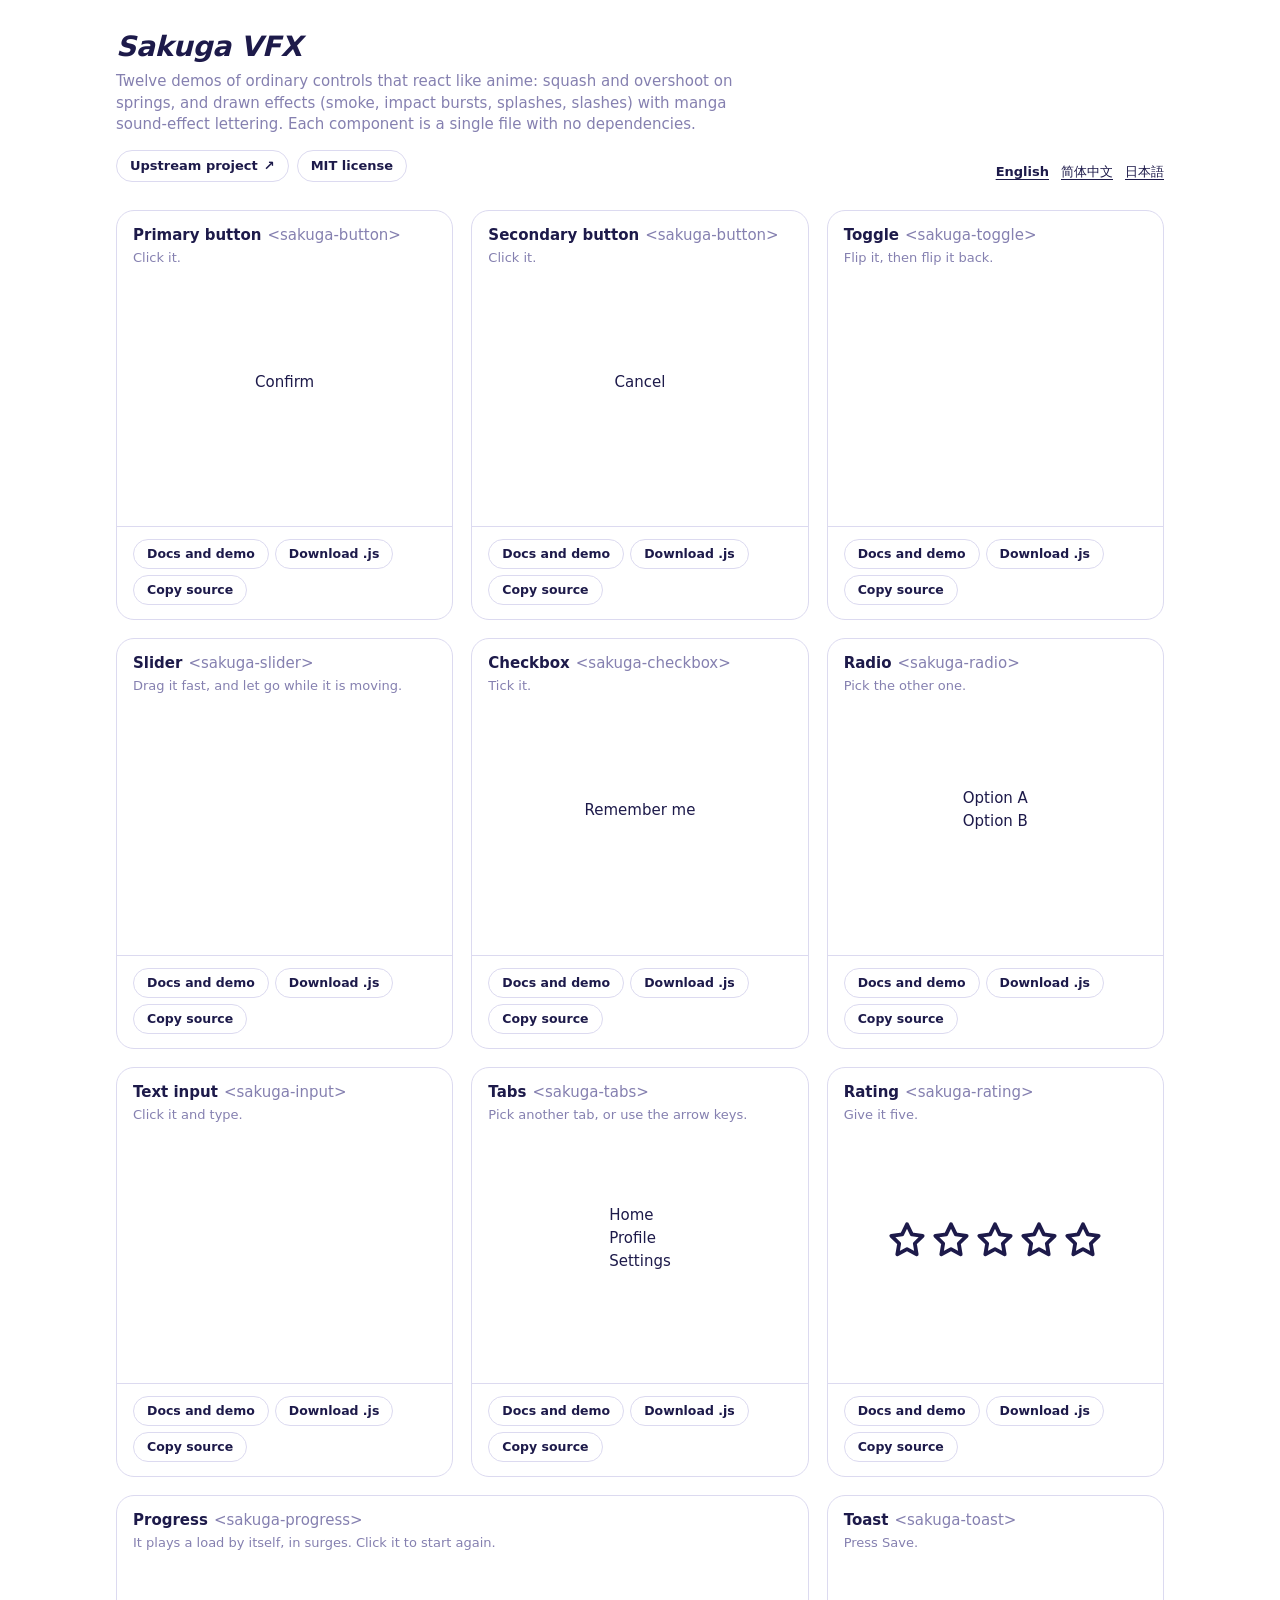
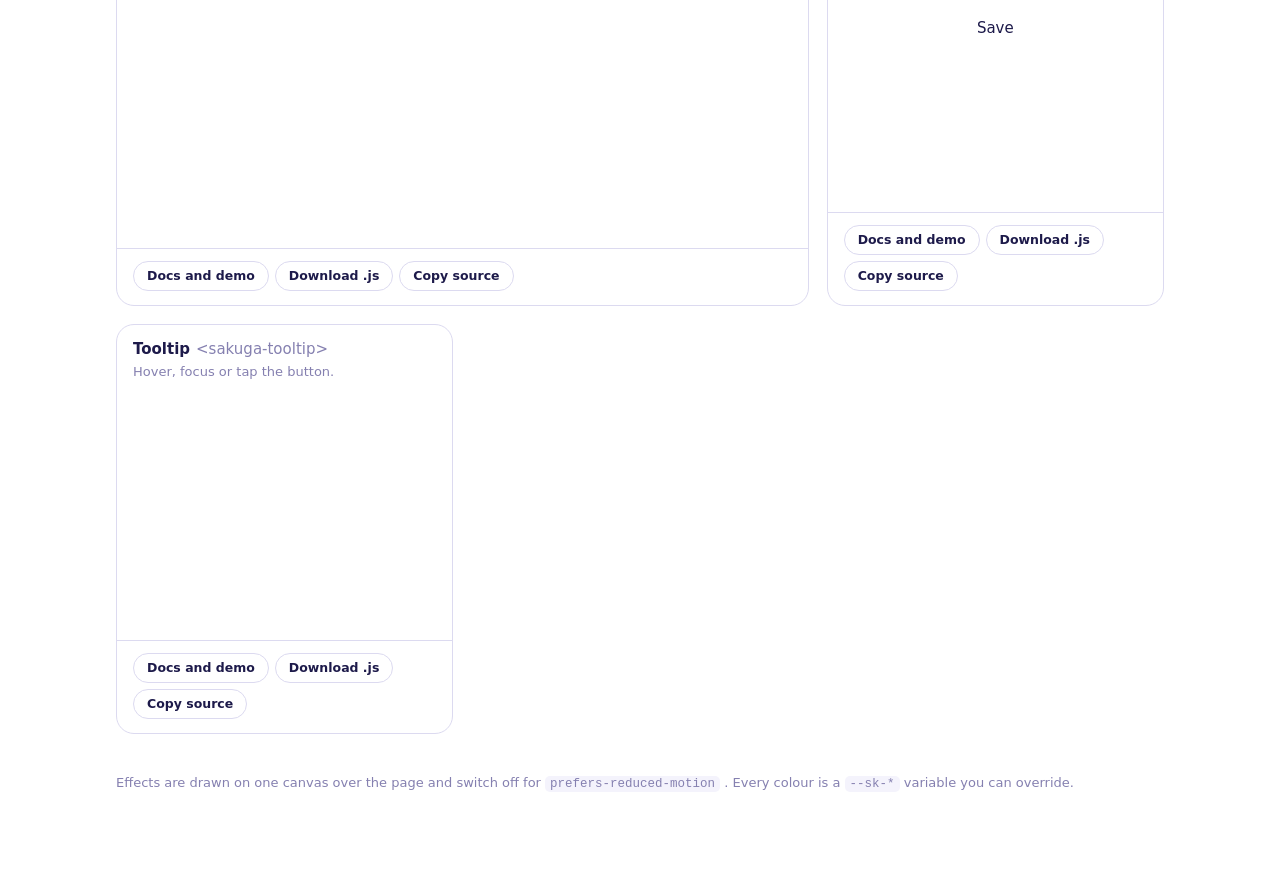
==== gallery/index.html @ 3995b55a "Publish the multilingual Sakuga VFX demos" ====
<!doctype html>
<html lang="en">
<head>
<meta charset="utf-8">
<meta name="viewport" content="width=device-width, initial-scale=1, viewport-fit=cover">
<title data-zh="Sakuga VFX 组件图库" data-ja="Sakuga VFX コンポーネントギャラリー">Sakuga VFX</title>
<script src="../i18n.js"></script>
<link rel="stylesheet" href="../i18n.css">
<style>
  :root { --page: #ffffff; --text: #1d1a4a; --mute: #8580b0; --line: #dcdaf0; --chip: #f4f3fc; }
  * { box-sizing: border-box; }
  html { -webkit-text-size-adjust: 100%; overflow-x: clip; background: var(--page); }
  body { margin: 0; color: var(--text); background: var(--page); font: 500 15px/1.45 -apple-system, BlinkMacSystemFont, "Inter", "Segoe UI", system-ui, sans-serif; -webkit-font-smoothing: antialiased; overflow-x: clip; transition: background .2s, color .2s; }
  a { color: inherit; }
  button { font: inherit; color: inherit; }
  .wrap { max-width: 1080px; margin: 0 auto; padding: 32px 16px 80px; }
  header { display: flex; flex-wrap: wrap; align-items: flex-end; justify-content: space-between; gap: 16px 24px; margin-bottom: 14px; }
  h1 { margin: 0; font: italic 800 28px/1.1 "Avenir Next", "Nunito", -apple-system, "Segoe UI", system-ui, sans-serif; letter-spacing: -.01em; }
  .lede { max-width: 640px; margin: 8px 0 0; color: var(--mute); }
  .links { display: flex; flex-wrap: wrap; gap: 8px; margin: 14px 0 0; }
  .pill { display: inline-flex; align-items: center; gap: 6px; height: 32px; padding: 0 13px; border: 1.5px solid var(--line); border-radius: 999px; background: none; font-size: 13px; font-weight: 600; text-decoration: none; cursor: pointer; }
  .pill:hover { border-color: var(--text); }
  :focus-visible { outline: 2.5px solid #ff5fa8; outline-offset: 3px; }
  .grid { display: grid; grid-template-columns: repeat(auto-fit, minmax(min(100%, 300px), 1fr)); gap: 18px; margin-top: 28px; grid-auto-flow: dense; }
  .card { display: flex; flex-direction: column; min-width: 0; border: 1.5px solid var(--line); border-radius: 18px; }
  .card.wide { grid-column: span 2; }
  .card h2 { margin: 0; padding: 14px 16px 0; font-size: 15px; font-weight: 700; }
  .card h2 span { margin-left: 6px; color: var(--mute); font-weight: 500; }
  .card .how { margin: 2px 0 0; padding: 0 16px; color: var(--mute); font-size: 13px; }
  .stage { flex: 1; display: grid; grid-template-columns: minmax(0, 1fr); place-items: center; min-height: 230px; padding: 24px 16px; }
  .stage.row { display: flex; flex-wrap: wrap; align-items: center; justify-content: center; gap: 22px; }
  .said { min-height: 1.45em; margin: 0; padding: 0 16px; color: var(--mute); font-size: 13px; text-align: center; }
  .acts { display: flex; flex-wrap: wrap; gap: 6px; padding: 12px 16px 14px; border-top: 1.5px solid var(--line); margin-top: 10px; }
  .acts .pill { height: 30px; font-size: 12.5px; }
  .note { margin: 40px 0 0; color: var(--mute); font-size: 13px; }
  .note code { padding: 1px 5px; border-radius: 5px; background: var(--chip); font-size: 12.5px; }
  .toastwrap { position: relative; display: grid; justify-items: center; gap: 22px; }
  @media (max-width: 680px) { .card.wide { grid-column: auto; } }
</style>
<script src="../button/button.js" defer></script>
<script src="../toggle/toggle.js" defer></script>
<script src="../slider/slider.js" defer></script>
<script src="../checkbox/checkbox.js" defer></script>
<script src="../radio/radio.js" defer></script>
<script src="../input/input.js" defer></script>
<script src="../tabs/tabs.js" defer></script>
<script src="../progress/progress.js" defer></script>
<script src="../rating/rating.js" defer></script>
<script src="../toast/toast.js" defer></script>
<script src="../tooltip/tooltip.js" defer></script>
</head>
<body>
<div class="wrap">
  <header>
    <div>
      <h1>Sakuga VFX</h1>
      <p class="lede" data-zh="12 个演示让日常控件像动画一样回应操作：它们会变形、回弹，还会带起烟雾、冲击波、水花和斩击，配上漫画拟声字。每个组件都是一个独立文件，无需依赖。" data-ja="おなじみの UI がアニメのように反応する 12 のデモ。操作に合わせてつぶれたり跳ね返ったりし、煙や衝撃波、水しぶき、斬撃に漫画風の描き文字が重なります。各コンポーネントは依存関係のない単一ファイルです。">Twelve demos of ordinary controls that react like anime: squash and overshoot on springs, and drawn effects (smoke, impact bursts, splashes, slashes) with manga sound-effect lettering. Each component is a single file with no dependencies.</p>
      <p class="links">
        <a class="pill" href="https://github.com/finktheartist/sakuga-vfx" target="_blank" rel="noopener"><span data-zh="上游项目" data-ja="元のプロジェクト">Upstream project</span> <span aria-hidden="true">&#8599;</span></a>
        <a class="pill" href="../LICENSE" download data-zh="MIT 许可证" data-ja="MIT ライセンス">MIT license</a>
      </p>
    </div>
    <nav data-language-switch></nav>
  </header>
  <main class="grid" id="grid"></main>
  <p class="note"><span data-zh="所有特效都绘制在覆盖页面的同一张画布上；开启 " data-ja="エフェクトはページに重ねた 1 枚のキャンバスに描画されます。">Effects are drawn on one canvas over the page and switch off for </span><code>prefers-reduced-motion</code><span data-zh=" 后会关闭特效。你可以覆盖 " data-ja=" が有効な場合、エフェクトは無効になります。配色は "> . Every colour is a </span><code>--sk-*</code><span data-zh=" 变量来调整配色。" data-ja=" の CSS 変数を上書きして変更できます。"> variable you can override.</span></p>
</div>
<script>
// The gallery: every control live on one page, with its standalone source file.
const { text, t, link, localize } = sakugaSite;
const ITEMS = [
  { id: 'button', name: text('Primary button', '主按钮', 'プライマリボタン'), how: text('Click it.', '点击按钮。', 'ボタンを押してみてください。'),
    html: '<sakuga-button data-demo="primary" data-i18n="confirm">Confirm</sakuga-button>' },
  { id: 'button', name: text('Secondary button', '次要按钮', 'セカンダリボタン'), how: text('Click it.', '点击按钮。', 'ボタンを押してみてください。'),
    html: '<sakuga-button variant="secondary" data-i18n="cancel">Cancel</sakuga-button>' },
  { id: 'toggle', name: text('Toggle', '开关', 'トグルスイッチ'), how: text('Flip it, then flip it back.', '打开开关，再关上。', 'スイッチをオンにしてから、オフに戻してみてください。'),
    html: '<sakuga-toggle label="Notifications" data-i18n-label="notifications"></sakuga-toggle>' },
  { id: 'slider', name: text('Slider', '滑块', 'スライダー'), how: text('Drag it fast, and let go while it is moving.', '快速拖动滑块，在它移动时松手。', 'つまみをすばやくドラッグし、動かしながら離してみてください。'),
    html: '<sakuga-slider value="30" label="Volume" data-i18n-label="volume"></sakuga-slider>' },
  { id: 'checkbox', name: text('Checkbox', '复选框', 'チェックボックス'), how: text('Tick it.', '勾选复选框。', 'チェックを入れてみてください。'),
    html: '<sakuga-checkbox data-i18n="rememberMe">Remember me</sakuga-checkbox>' },
  { id: 'radio', name: text('Radio', '单选框', 'ラジオボタン'), how: text('Pick the other one.', '选择另一个选项。', 'もう一方の選択肢を選んでみてください。'),
    html: '<sakuga-radio label="Plan" data-i18n-label="plan"><option value="a" selected data-i18n="optionA">Option A</option><option value="b" data-i18n="optionB">Option B</option></sakuga-radio>' },
  { id: 'input', name: text('Text input', '文本输入框', 'テキスト入力欄'), how: text('Click it and type.', '点击输入框并输入文字。', '入力欄をクリックして文字を入力してください。'),
    html: '<sakuga-input label="Text" placeholder="Type something" data-i18n-label="inputText" data-i18n-placeholder="inputPlaceholder"></sakuga-input>' },
  { id: 'tabs', name: text('Tabs', '选项卡', 'タブ'), how: text('Pick another tab, or use the arrow keys.', '点击其他选项卡，或用方向键切换。', '別のタブを選ぶか、矢印キーで切り替えてください。'),
    html: '<sakuga-tabs label="Sections" data-i18n-label="sections"><option value="Home" data-i18n="home">Home</option><option value="Profile" data-i18n="profile">Profile</option><option value="Settings" data-i18n="settings">Settings</option></sakuga-tabs>' },
  { id: 'progress', name: text('Progress', '进度', 'プログレスバー'), how: text('It plays a load by itself, in surges. Click it to start again.', '进度条会自动分段前进，点击可重新开始。', '読み込みが進む様子を自動で再生します。クリックすると最初からやり直せます。'),
    html: '<sakuga-progress demo label="Loading" data-i18n-label="loading" data-i18n-done-label="complete"></sakuga-progress>', wide: true },
  { id: 'rating', name: t('rating'), how: text('Give it five.', '试试点亮五颗星。', '星を 5 つ付けてみてください。'),
    html: '<sakuga-rating label="Rating" data-i18n-label="rating" data-i18n-star-label="starLabel"></sakuga-rating>' },
  { id: 'toast', name: text('Toast', '轻提示', 'トースト通知'), how: text('Press Save.', '点击「保存」。', '「保存」を押してください。'),
    html: '<div class="toastwrap"><sakuga-button variant="secondary" data-demo="save" data-i18n="save">Save</sakuga-button><sakuga-toast data-i18n-dismiss-label="dismiss"></sakuga-toast></div>' },
  { id: 'tooltip', name: text('Tooltip', '工具提示', 'ツールチップ'), how: text('Hover, focus or tap the button.', '将鼠标悬停在按钮上、用键盘聚焦，或轻触按钮。', 'ボタンにマウスを重ねるか、フォーカスするか、タップしてください。'),
    html: '<sakuga-tooltip text="Helpful hint!" data-i18n-text="helpfulHint" data-i18n-label="help"></sakuga-tooltip>' },
];

const grid = document.getElementById('grid');
for (const it of ITEMS) {
  const sourceUrl = `../${it.id}/${it.id}.js`;
  const tag = `sakuga-${it.id}`;
  const card = document.createElement('section'); card.className = 'card' + (it.wide ? ' wide' : '');
  card.innerHTML = `<h2>${it.name}<span>&lt;${tag}&gt;</span></h2><p class="how">${it.how}</p><div class="stage">${it.html}</div><p class="said" aria-live="polite"></p>
    <div class="acts"><a class="pill" href="${link(`../${it.id}/`)}">${text('Docs and demo', '文档与演示', 'ドキュメントとデモ')}</a><a class="pill" href="${sourceUrl}" download>${text('Download .js', '下载 .js', '.js をダウンロード')}</a><button class="pill" type="button" data-copy-source>${text('Copy source', '复制源码', 'ソースをコピー')}</button></div>`;
  const said = card.querySelector('.said');
  card.querySelector('[data-copy-source]').addEventListener('click', async (event) => {
    const button = event.currentTarget;
    try {
      const response = await fetch(sourceUrl);
      if (!response.ok) throw new Error(`Could not load ${sourceUrl}`);
      await copy(await response.text(), button);
      said.textContent = text('Component source copied.', '已复制组件源码。', 'コンポーネントのソースをコピーしました。');
    } catch {
      said.textContent = text('Could not copy. Use Download .js instead.', '复制失败，请使用「下载 .js」。', 'コピーできませんでした。「.js をダウンロード」をお試しください。');
    }
  });
  grid.append(card);
  const el = card.querySelector(tag), say = (key, value) => { said.textContent = t(key, value); };
  if (it.id === 'button' && el.dataset.demo === 'primary') el.addEventListener('click', () => { say('clicked'); setTimeout(() => el.done(), 760); });
  else if (it.id === 'button') el.addEventListener('click', () => say('canceled'));
  else if (it.id === 'toast') card.querySelector('[data-demo=save]').addEventListener('click', () => el.show(t('saved')));
  else if (it.id === 'progress') el.addEventListener('sakuga:done', () => say('loadingDone'));
  else if (it.id === 'tabs') el.addEventListener('change', (e) => say('tabChanged', e.detail.label));
  else if (it.id === 'toggle') el.addEventListener('change', () => say(el.checked ? 'on' : 'off'));
  else if (it.id === 'checkbox') el.addEventListener('change', () => say(el.checked ? 'checked' : 'unchecked'));
  else if (it.id === 'radio') el.addEventListener('change', () => say('optionChanged', el.querySelector(`option[value="${el.value}"]`).textContent));
  else if (it.id === 'rating') el.addEventListener('change', () => say('ratingChanged', el.value));
  else if (it.id === 'slider' || it.id === 'input') el.addEventListener('change', () => say('valueChanged', el.value));
}
localize();

// Plain HTTP can fall back to copying a selected textarea when the Clipboard API is unavailable.
async function copy(text, button) {
  try {
    await navigator.clipboard.writeText(text);
  } catch {
    const restoreFocus = document.activeElement === button;
    const field = Object.assign(document.createElement('textarea'), { value: text });
    field.style.cssText = 'position:fixed;opacity:0';
    document.body.append(field);
    field.select();
    try {
      if (!document.execCommand('copy')) throw new Error('Clipboard unavailable');
    } finally {
      field.remove();
      if (restoreFocus) button.focus({ preventScroll: true });
    }
  }
}
</script>
</body>
</html>
---- i18n.css ----
[data-language-switch] { display: flex; flex-wrap: wrap; gap: 4px 12px; font-size: 13px; }
main > [data-language-switch] { margin-bottom: 12px; }
[data-language-switch] a { color: inherit; text-underline-offset: .2em; }
[data-language-switch] [aria-current="page"] { font-weight: 800; }
.embed main > [data-language-switch] { display: none; }
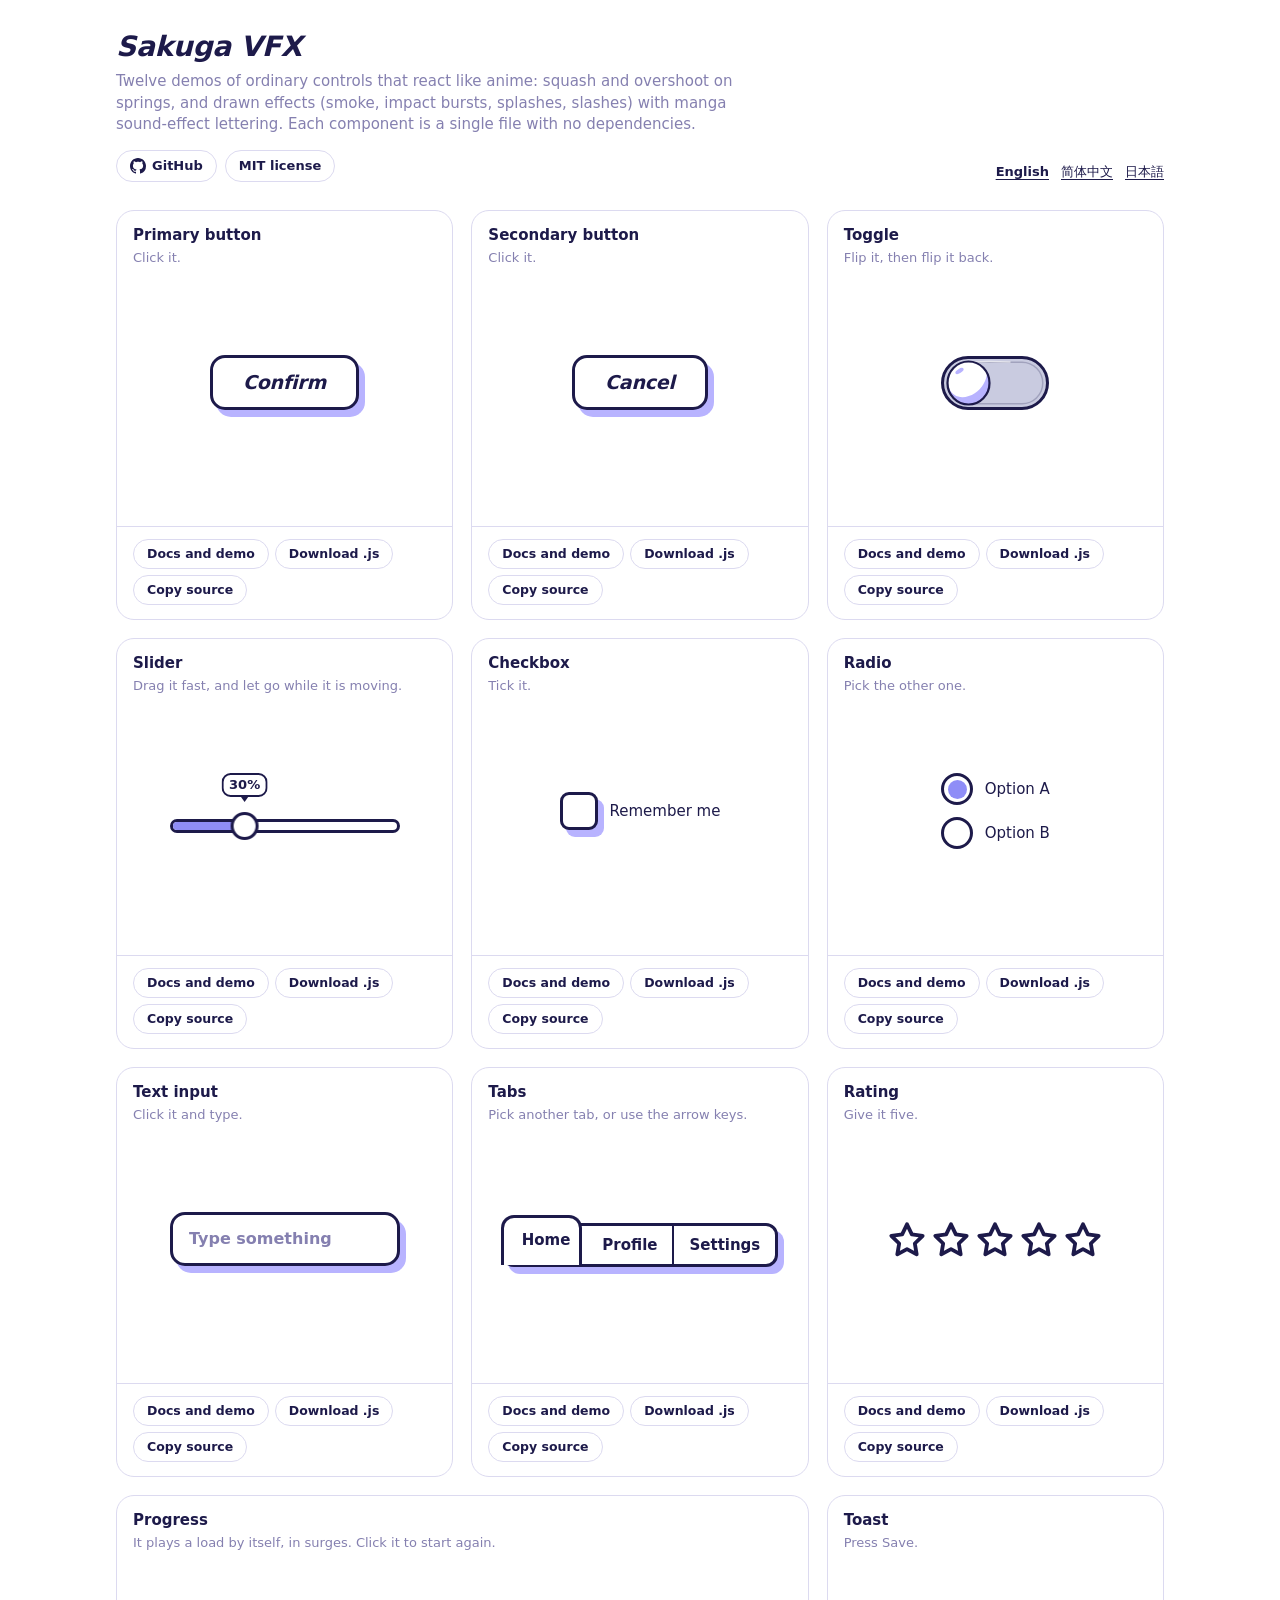
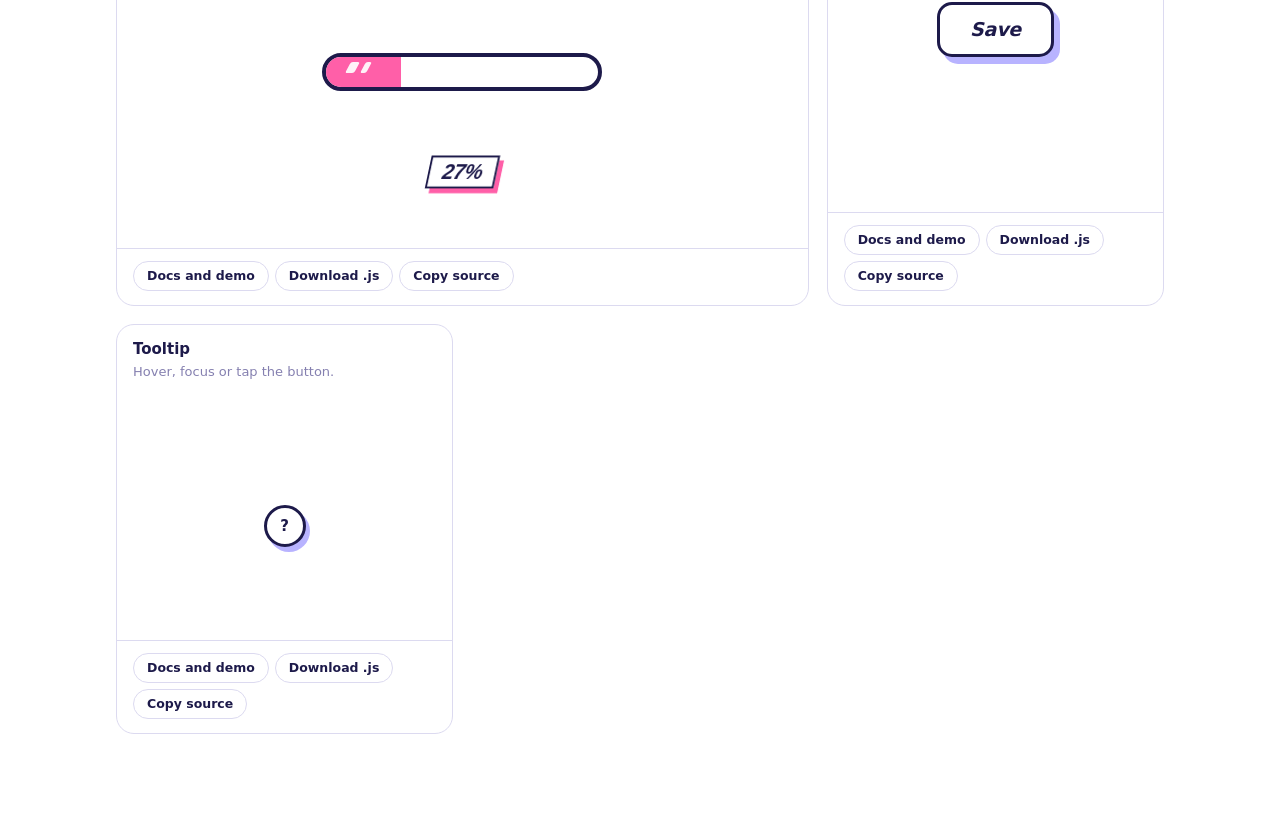
==== commit 991f091a: "优化样式，移除未使用的 CSS 变量，更新 GitHub 仓库链接" ====
--- a/gallery/index.html
+++ b/gallery/index.html
@@ -7,7 +7,7 @@
 <script src="../i18n.js"></script>
 <link rel="stylesheet" href="../i18n.css">
 <style>
-  :root { --page: #ffffff; --text: #1d1a4a; --mute: #8580b0; --line: #dcdaf0; --chip: #f4f3fc; }
+  :root { --page: #ffffff; --text: #1d1a4a; --mute: #8580b0; --line: #dcdaf0; }
   * { box-sizing: border-box; }
   html { -webkit-text-size-adjust: 100%; overflow-x: clip; background: var(--page); }
   body { margin: 0; color: var(--text); background: var(--page); font: 500 15px/1.45 -apple-system, BlinkMacSystemFont, "Inter", "Segoe UI", system-ui, sans-serif; -webkit-font-smoothing: antialiased; overflow-x: clip; transition: background .2s, color .2s; }
@@ -25,15 +25,13 @@
   .card { display: flex; flex-direction: column; min-width: 0; border: 1.5px solid var(--line); border-radius: 18px; }
   .card.wide { grid-column: span 2; }
   .card h2 { margin: 0; padding: 14px 16px 0; font-size: 15px; font-weight: 700; }
-  .card h2 span { margin-left: 6px; color: var(--mute); font-weight: 500; }
   .card .how { margin: 2px 0 0; padding: 0 16px; color: var(--mute); font-size: 13px; }
   .stage { flex: 1; display: grid; grid-template-columns: minmax(0, 1fr); place-items: center; min-height: 230px; padding: 24px 16px; }
   .stage.row { display: flex; flex-wrap: wrap; align-items: center; justify-content: center; gap: 22px; }
   .said { min-height: 1.45em; margin: 0; padding: 0 16px; color: var(--mute); font-size: 13px; text-align: center; }
   .acts { display: flex; flex-wrap: wrap; gap: 6px; padding: 12px 16px 14px; border-top: 1.5px solid var(--line); margin-top: 10px; }
   .acts .pill { height: 30px; font-size: 12.5px; }
-  .note { margin: 40px 0 0; color: var(--mute); font-size: 13px; }
-  .note code { padding: 1px 5px; border-radius: 5px; background: var(--chip); font-size: 12.5px; }
+  .pill svg { width: 16px; height: 16px; flex: none; fill: currentColor; }
   .toastwrap { position: relative; display: grid; justify-items: center; gap: 22px; }
   @media (max-width: 680px) { .card.wide { grid-column: auto; } }
 </style>
@@ -56,14 +54,13 @@
       <h1>Sakuga VFX</h1>
       <p class="lede" data-zh="12 个演示让日常控件像动画一样回应操作：它们会变形、回弹，还会带起烟雾、冲击波、水花和斩击，配上漫画拟声字。每个组件都是一个独立文件，无需依赖。" data-ja="おなじみの UI がアニメのように反応する 12 のデモ。操作に合わせてつぶれたり跳ね返ったりし、煙や衝撃波、水しぶき、斬撃に漫画風の描き文字が重なります。各コンポーネントは依存関係のない単一ファイルです。">Twelve demos of ordinary controls that react like anime: squash and overshoot on springs, and drawn effects (smoke, impact bursts, splashes, slashes) with manga sound-effect lettering. Each component is a single file with no dependencies.</p>
       <p class="links">
-        <a class="pill" href="https://github.com/finktheartist/sakuga-vfx" target="_blank" rel="noopener"><span data-zh="上游项目" data-ja="元のプロジェクト">Upstream project</span> <span aria-hidden="true">&#8599;</span></a>
-        <a class="pill" href="../LICENSE" download data-zh="MIT 许可证" data-ja="MIT ライセンス">MIT license</a>
+        <a class="pill" href="https://github.com/chenlongapps/sakuga-vfx-i18n" target="_blank" rel="noopener"><svg viewBox="0 0 16 16" aria-hidden="true"><path d="M8 0C3.58 0 0 3.58 0 8c0 3.54 2.29 6.53 5.47 7.59.4.07.55-.17.55-.38 0-.19-.01-.82-.01-1.49-2.01.37-2.53-.49-2.69-.94-.09-.23-.48-.94-.82-1.13-.28-.15-.68-.52-.01-.53.63-.01 1.08.58 1.23.82.72 1.21 1.87.87 2.33.66.07-.52.28-.87.51-1.07-1.78-.2-3.64-.89-3.64-3.95 0-.87.31-1.59.82-2.15-.08-.2-.36-1.02.08-2.12 0 0 .67-.21 2.2.82.64-.18 1.32-.27 2-.27s1.36.09 2 .27c1.53-1.04 2.2-.82 2.2-.82.44 1.1.16 1.92.08 2.12.51.56.82 1.27.82 2.15 0 3.07-1.87 3.75-3.65 3.95.29.25.54.73.54 1.48 0 1.07-.01 1.93-.01 2.2 0 .21.15.46.55.38A8.01 8.01 0 0 0 16 8c0-4.42-3.58-8-8-8Z"/></svg><span data-zh="GitHub 仓库" data-ja="GitHub リポジトリ">GitHub</span></a>
+        <a class="pill" href="https://github.com/chenlongapps/sakuga-vfx-i18n/blob/main/LICENSE" target="_blank" rel="noopener" data-zh="MIT 许可证" data-ja="MIT ライセンス">MIT license</a>
       </p>
     </div>
     <nav data-language-switch></nav>
   </header>
   <main class="grid" id="grid"></main>
-  <p class="note"><span data-zh="所有特效都绘制在覆盖页面的同一张画布上；开启 " data-ja="エフェクトはページに重ねた 1 枚のキャンバスに描画されます。">Effects are drawn on one canvas over the page and switch off for </span><code>prefers-reduced-motion</code><span data-zh=" 后会关闭特效。你可以覆盖 " data-ja=" が有効な場合、エフェクトは無効になります。配色は "> . Every colour is a </span><code>--sk-*</code><span data-zh=" 变量来调整配色。" data-ja=" の CSS 変数を上書きして変更できます。"> variable you can override.</span></p>
 </div>
 <script>
 // The gallery: every control live on one page, with its standalone source file.
@@ -100,7 +97,7 @@
   const sourceUrl = `../${it.id}/${it.id}.js`;
   const tag = `sakuga-${it.id}`;
   const card = document.createElement('section'); card.className = 'card' + (it.wide ? ' wide' : '');
-  card.innerHTML = `<h2>${it.name}<span>&lt;${tag}&gt;</span></h2><p class="how">${it.how}</p><div class="stage">${it.html}</div><p class="said" aria-live="polite"></p>
+  card.innerHTML = `<h2>${it.name}</h2><p class="how">${it.how}</p><div class="stage">${it.html}</div><p class="said" aria-live="polite"></p>
     <div class="acts"><a class="pill" href="${link(`../${it.id}/`)}">${text('Docs and demo', '文档与演示', 'ドキュメントとデモ')}</a><a class="pill" href="${sourceUrl}" download>${text('Download .js', '下载 .js', '.js をダウンロード')}</a><button class="pill" type="button" data-copy-source>${text('Copy source', '复制源码', 'ソースをコピー')}</button></div>`;
   const said = card.querySelector('.said');
   card.querySelector('[data-copy-source]').addEventListener('click', async (event) => {
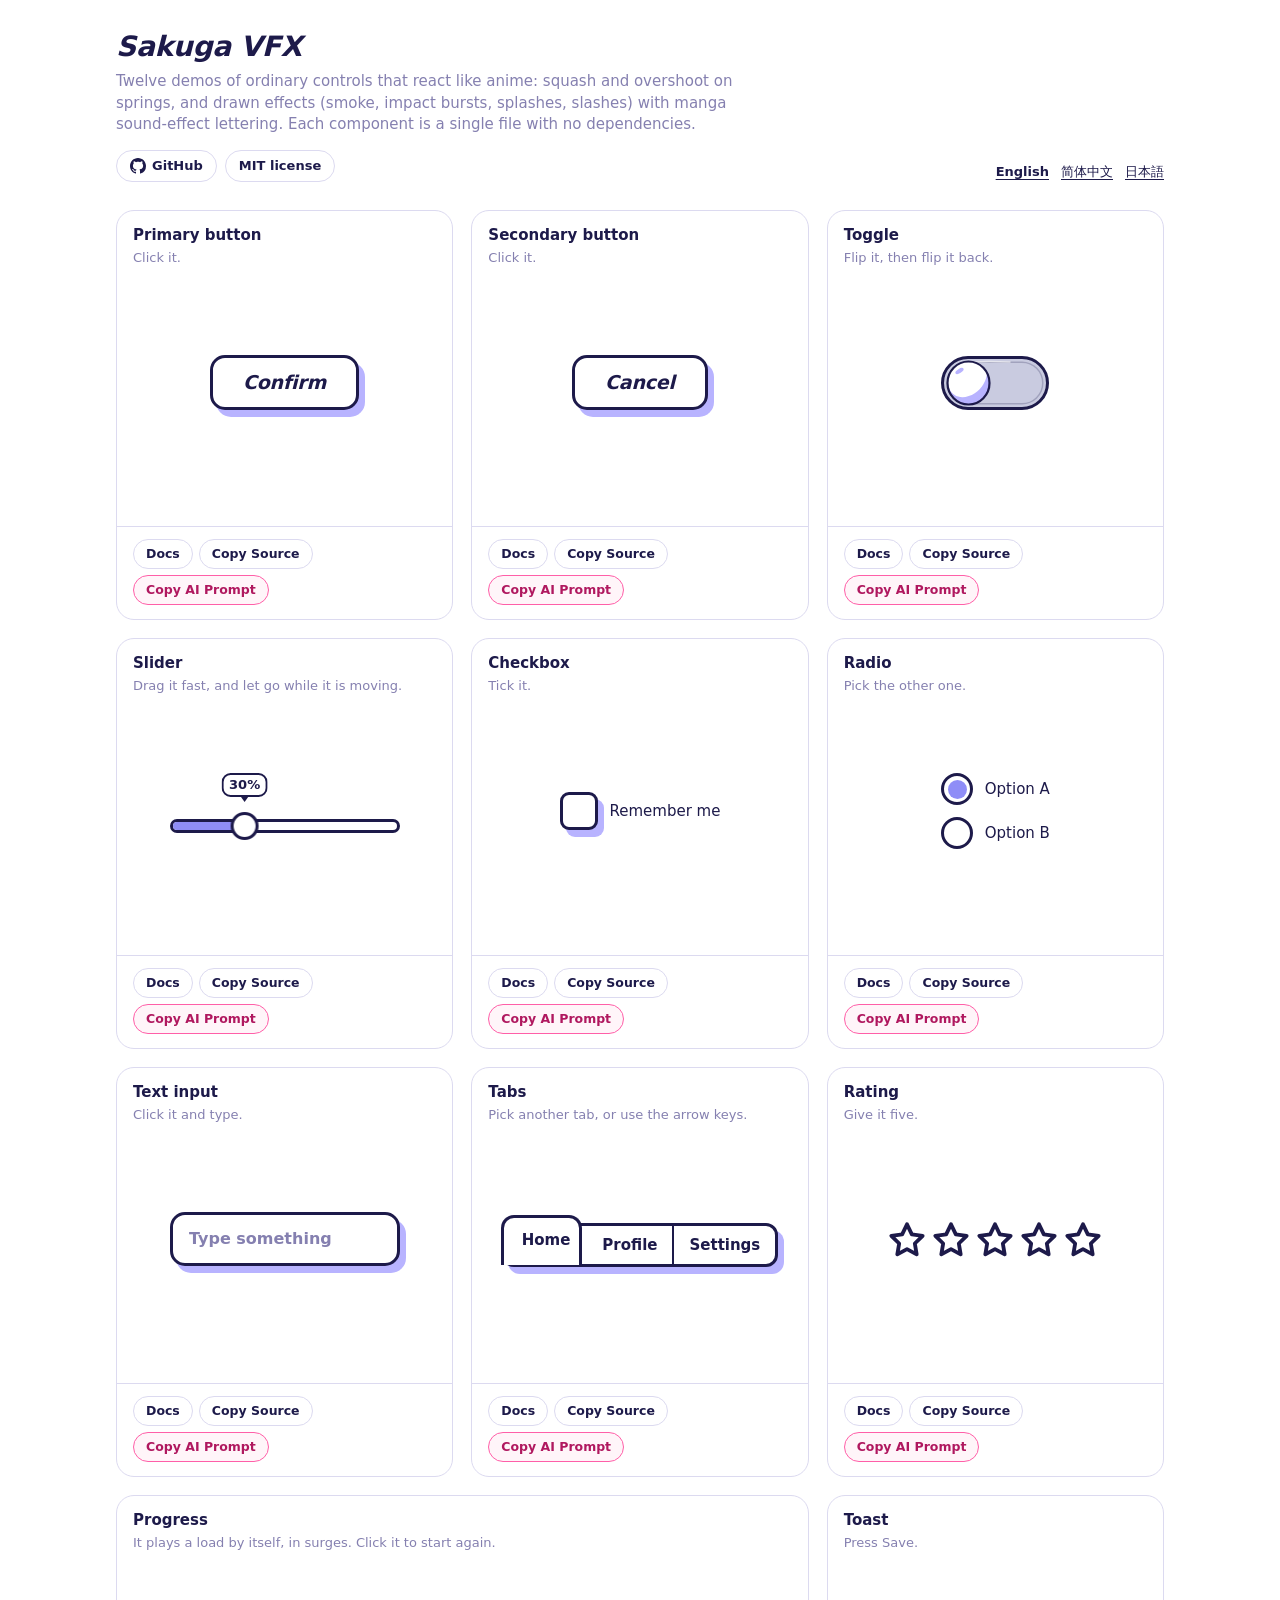
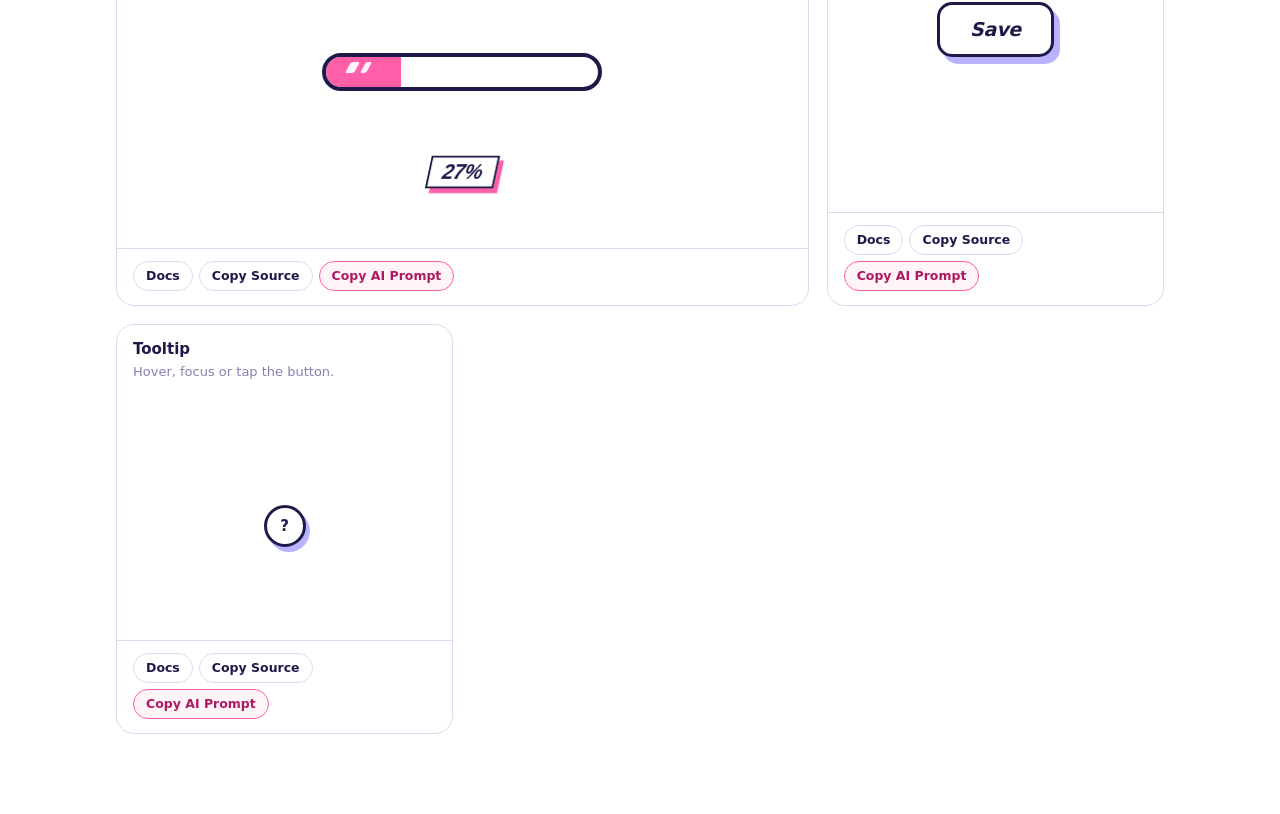
==== commit 420ccaf8: "Add multilingual support and enhance documentation for UI components - Added English, Simplified Chi" ====
--- a/gallery/index.html
+++ b/gallery/index.html
@@ -30,7 +30,11 @@
   .stage.row { display: flex; flex-wrap: wrap; align-items: center; justify-content: center; gap: 22px; }
   .said { min-height: 1.45em; margin: 0; padding: 0 16px; color: var(--mute); font-size: 13px; text-align: center; }
   .acts { display: flex; flex-wrap: wrap; gap: 6px; padding: 12px 16px 14px; border-top: 1.5px solid var(--line); margin-top: 10px; }
-  .acts .pill { height: 30px; font-size: 12.5px; }
+  .acts .pill { height: 30px; min-height: 30px; padding: 0 12px; font-size: 12.5px; white-space: nowrap; }
+  .acts .pill.ai { border-color: #ff5fa8; background: #fff5f9; color: #b0185f; }
+  .acts .pill.ai:hover { border-color: #b0185f; background: #ffe9f3; }
+  #copy-toast { position: fixed; left: 50%; bottom: max(20px, env(safe-area-inset-bottom)); z-index: 40; width: min(340px, calc(100vw - 32px)); transform: translateX(-50%); pointer-events: none; }
+  #copy-toast::part(toast) { width: 100%; height: auto; min-height: 56px; white-space: normal; pointer-events: auto; }
   .pill svg { width: 16px; height: 16px; flex: none; fill: currentColor; }
   .toastwrap { position: relative; display: grid; justify-items: center; gap: 22px; }
   @media (max-width: 680px) { .card.wide { grid-column: auto; } }
@@ -62,53 +66,168 @@
   </header>
   <main class="grid" id="grid"></main>
 </div>
+<sakuga-toast id="copy-toast" data-i18n-dismiss-label="dismiss"></sakuga-toast>
 <script>
 // The gallery: every control live on one page, with its standalone source file.
 const { text, t, link, localize } = sakugaSite;
 const ITEMS = [
-  { id: 'button', name: text('Primary button', '主按钮', 'プライマリボタン'), how: text('Click it.', '点击按钮。', 'ボタンを押してみてください。'),
+  { id: 'button', component: 'Button', variant: 'primary', name: text('Primary button', '主按钮', 'プライマリボタン'), how: text('Click it.', '点击按钮。', 'ボタンを押してみてください。'),
     html: '<sakuga-button data-demo="primary" data-i18n="confirm">Confirm</sakuga-button>' },
-  { id: 'button', name: text('Secondary button', '次要按钮', 'セカンダリボタン'), how: text('Click it.', '点击按钮。', 'ボタンを押してみてください。'),
+  { id: 'button', component: 'Button', variant: 'secondary', name: text('Secondary button', '次要按钮', 'セカンダリボタン'), how: text('Click it.', '点击按钮。', 'ボタンを押してみてください。'),
     html: '<sakuga-button variant="secondary" data-i18n="cancel">Cancel</sakuga-button>' },
-  { id: 'toggle', name: text('Toggle', '开关', 'トグルスイッチ'), how: text('Flip it, then flip it back.', '打开开关，再关上。', 'スイッチをオンにしてから、オフに戻してみてください。'),
+  { id: 'toggle', component: 'Toggle', name: text('Toggle', '开关', 'トグルスイッチ'), how: text('Flip it, then flip it back.', '打开开关，再关上。', 'スイッチをオンにしてから、オフに戻してみてください。'),
     html: '<sakuga-toggle label="Notifications" data-i18n-label="notifications"></sakuga-toggle>' },
-  { id: 'slider', name: text('Slider', '滑块', 'スライダー'), how: text('Drag it fast, and let go while it is moving.', '快速拖动滑块，在它移动时松手。', 'つまみをすばやくドラッグし、動かしながら離してみてください。'),
+  { id: 'slider', component: 'Slider', name: text('Slider', '滑块', 'スライダー'), how: text('Drag it fast, and let go while it is moving.', '快速拖动滑块，在它移动时松手。', 'つまみをすばやくドラッグし、動かしながら離してみてください。'),
     html: '<sakuga-slider value="30" label="Volume" data-i18n-label="volume"></sakuga-slider>' },
-  { id: 'checkbox', name: text('Checkbox', '复选框', 'チェックボックス'), how: text('Tick it.', '勾选复选框。', 'チェックを入れてみてください。'),
+  { id: 'checkbox', component: 'Checkbox', name: text('Checkbox', '复选框', 'チェックボックス'), how: text('Tick it.', '勾选复选框。', 'チェックを入れてみてください。'),
     html: '<sakuga-checkbox data-i18n="rememberMe">Remember me</sakuga-checkbox>' },
-  { id: 'radio', name: text('Radio', '单选框', 'ラジオボタン'), how: text('Pick the other one.', '选择另一个选项。', 'もう一方の選択肢を選んでみてください。'),
+  { id: 'radio', component: 'Radio', name: text('Radio', '单选框', 'ラジオボタン'), how: text('Pick the other one.', '选择另一个选项。', 'もう一方の選択肢を選んでみてください。'),
     html: '<sakuga-radio label="Plan" data-i18n-label="plan"><option value="a" selected data-i18n="optionA">Option A</option><option value="b" data-i18n="optionB">Option B</option></sakuga-radio>' },
-  { id: 'input', name: text('Text input', '文本输入框', 'テキスト入力欄'), how: text('Click it and type.', '点击输入框并输入文字。', '入力欄をクリックして文字を入力してください。'),
+  { id: 'input', component: 'Input', name: text('Text input', '文本输入框', 'テキスト入力欄'), how: text('Click it and type.', '点击输入框并输入文字。', '入力欄をクリックして文字を入力してください。'),
     html: '<sakuga-input label="Text" placeholder="Type something" data-i18n-label="inputText" data-i18n-placeholder="inputPlaceholder"></sakuga-input>' },
-  { id: 'tabs', name: text('Tabs', '选项卡', 'タブ'), how: text('Pick another tab, or use the arrow keys.', '点击其他选项卡，或用方向键切换。', '別のタブを選ぶか、矢印キーで切り替えてください。'),
+  { id: 'tabs', component: 'Tabs', name: text('Tabs', '选项卡', 'タブ'), how: text('Pick another tab, or use the arrow keys.', '点击其他选项卡，或用方向键切换。', '別のタブを選ぶか、矢印キーで切り替えてください。'),
     html: '<sakuga-tabs label="Sections" data-i18n-label="sections"><option value="Home" data-i18n="home">Home</option><option value="Profile" data-i18n="profile">Profile</option><option value="Settings" data-i18n="settings">Settings</option></sakuga-tabs>' },
-  { id: 'progress', name: text('Progress', '进度', 'プログレスバー'), how: text('It plays a load by itself, in surges. Click it to start again.', '进度条会自动分段前进，点击可重新开始。', '読み込みが進む様子を自動で再生します。クリックすると最初からやり直せます。'),
+  { id: 'progress', component: 'Progress', name: text('Progress', '进度', 'プログレスバー'), how: text('It plays a load by itself, in surges. Click it to start again.', '进度条会自动分段前进，点击可重新开始。', '読み込みが進む様子を自動で再生します。クリックすると最初からやり直せます。'),
     html: '<sakuga-progress demo label="Loading" data-i18n-label="loading" data-i18n-done-label="complete"></sakuga-progress>', wide: true },
-  { id: 'rating', name: t('rating'), how: text('Give it five.', '试试点亮五颗星。', '星を 5 つ付けてみてください。'),
+  { id: 'rating', component: 'Rating', name: t('rating'), how: text('Give it five.', '试试点亮五颗星。', '星を 5 つ付けてみてください。'),
     html: '<sakuga-rating label="Rating" data-i18n-label="rating" data-i18n-star-label="starLabel"></sakuga-rating>' },
-  { id: 'toast', name: text('Toast', '轻提示', 'トースト通知'), how: text('Press Save.', '点击「保存」。', '「保存」を押してください。'),
+  { id: 'toast', component: 'Toast', name: text('Toast', '轻提示', 'トースト通知'), how: text('Press Save.', '点击「保存」。', '「保存」を押してください。'),
     html: '<div class="toastwrap"><sakuga-button variant="secondary" data-demo="save" data-i18n="save">Save</sakuga-button><sakuga-toast data-i18n-dismiss-label="dismiss"></sakuga-toast></div>' },
-  { id: 'tooltip', name: text('Tooltip', '工具提示', 'ツールチップ'), how: text('Hover, focus or tap the button.', '将鼠标悬停在按钮上、用键盘聚焦，或轻触按钮。', 'ボタンにマウスを重ねるか、フォーカスするか、タップしてください。'),
+  { id: 'tooltip', component: 'Tooltip', name: text('Tooltip', '工具提示', 'ツールチップ'), how: text('Hover, focus or tap the button.', '将鼠标悬停在按钮上、用键盘聚焦，或轻触按钮。', 'ボタンにマウスを重ねるか、フォーカスするか、タップしてください。'),
     html: '<sakuga-tooltip text="Helpful hint!" data-i18n-text="helpfulHint" data-i18n-label="help"></sakuga-tooltip>' },
 ];
 
+const REPOSITORY = 'https://github.com/chenlongapps/sakuga-vfx-i18n';
+const RAW_ROOT = 'https://raw.githubusercontent.com/chenlongapps/sakuga-vfx-i18n/main';
+const DOC_FILE = sakugaSite.lang === 'zh-CN' ? 'README.zh-CN.md' : sakugaSite.lang === 'ja' ? 'README.ja.md' : 'README.md';
+const PROMPT_TEMPLATES = {
+  en: `Please integrate the Sakuga VFX {component} component into the current project.{variant}
+
+Repository:
+{repository}
+
+Skill:
+{skill}
+
+Component source:
+{source}
+
+Component docs:
+{docs}
+
+Implementation requirements:
+
+1. Read the Skill and component docs to understand how the component is used, its attributes, events and animation rules.
+2. Analyze the current project's stack, directory structure and visual style, and choose an appropriate integration approach.
+3. Fetch and reuse the original component source; do not reimplement or simplify the animations.
+4. Keep the full physics animations, Canvas effects and multilingual sound-effect lettering.
+5. Adapt to the existing project's palette, layout and business logic.
+6. Keep keyboard operation, accessibility support and reduced-motion settings.
+7. Do not add unnecessary dependencies or change code unrelated to this task.
+8. Keep the original MIT license and author attribution.
+9. Verify the component's real interactions and animations after integration.`,
+  zh: `请将 Sakuga VFX {component} 组件集成到当前项目中。{variant}
+
+项目仓库：
+{repository}
+
+Skill：
+{skill}
+
+组件源码：
+{source}
+
+组件文档：
+{docs}
+
+实现要求：
+
+1. 阅读 Skill 和组件文档，理解组件的使用方式、属性、事件及动画规范。
+2. 分析当前项目的技术栈、目录结构和视觉风格，选择合适的接入方式。
+3. 获取并复用原始组件源码，不要自行重新实现或简化动画效果。
+4. 保留完整的物理动画、Canvas 特效及多语言拟声字支持。
+5. 适配现有项目的配色、布局及业务逻辑。
+6. 保留键盘操作、无障碍支持和减少动态效果设置。
+7. 不引入不必要的依赖，不修改与当前任务无关的代码。
+8. 保留原始 MIT 许可证及作者署名。
+9. 完成接入后验证组件的实际交互与动画效果。`,
+  ja: `Sakuga VFX {component} コンポーネントを現在のプロジェクトに統合してください。{variant}
+
+リポジトリ：
+{repository}
+
+スキル：
+{skill}
+
+コンポーネントのソース：
+{source}
+
+コンポーネントのドキュメント：
+{docs}
+
+実装要件：
+
+1. スキルとコンポーネントのドキュメントを読み、使い方、属性、イベント、アニメーションの規約を理解してください。
+2. 現在のプロジェクトの技術スタック、ディレクトリ構成、ビジュアルスタイルを分析し、適切な導入方法を選んでください。
+3. 元のコンポーネントのソースを取得して再利用し、アニメーションを独自に再実装したり簡略化したりしないでください。
+4. 物理アニメーション、Canvas エフェクト、多言語の描き文字をそのまま残してください。
+5. 既存プロジェクトの配色、レイアウト、ビジネスロジックに合わせてください。
+6. キーボード操作、アクセシビリティ、prefers-reduced-motion の設定を維持してください。
+7. 不要な依存関係を追加せず、このタスクと関係のないコードを変更しないでください。
+8. 元の MIT ライセンスと作者のクレジットを残してください。
+9. 導入後にコンポーネントの実際の操作とアニメーションを確認してください。`,
+};
+
+function aiPrompt(it) {
+  const variant = it.variant && it.variant !== 'primary' ? it.variant : '';
+  const values = {
+    component: variant ? `${it.component} (${variant})` : it.component,
+    variant: variant ? text(
+      `\n\nUse the ${variant} variant, not the primary button.`,
+      `\n\n请使用 ${variant} 变体，而不是主按钮。`,
+      `\n\nprimary ボタンではなく ${variant} バリアントを使用してください。`,
+    ) : '',
+    repository: REPOSITORY,
+    skill: `${RAW_ROOT}/skills/sakuga-vfx/SKILL.md`,
+    source: `${RAW_ROOT}/${it.id}/${it.id}.js`,
+    docs: `${RAW_ROOT}/${it.id}/${DOC_FILE}`,
+  };
+  return text(PROMPT_TEMPLATES.en, PROMPT_TEMPLATES.zh, PROMPT_TEMPLATES.ja)
+    .replace(/\{(\w+)\}/g, (placeholder, key) => values[key] ?? placeholder);
+}
+
 const grid = document.getElementById('grid');
+const copyToast = document.getElementById('copy-toast');
+const showCopyToast = (message) => copyToast.show?.(message);
 for (const it of ITEMS) {
   const sourceUrl = `../${it.id}/${it.id}.js`;
   const tag = `sakuga-${it.id}`;
   const card = document.createElement('section'); card.className = 'card' + (it.wide ? ' wide' : '');
   card.innerHTML = `<h2>${it.name}</h2><p class="how">${it.how}</p><div class="stage">${it.html}</div><p class="said" aria-live="polite"></p>
-    <div class="acts"><a class="pill" href="${link(`../${it.id}/`)}">${text('Docs and demo', '文档与演示', 'ドキュメントとデモ')}</a><a class="pill" href="${sourceUrl}" download>${text('Download .js', '下载 .js', '.js をダウンロード')}</a><button class="pill" type="button" data-copy-source>${text('Copy source', '复制源码', 'ソースをコピー')}</button></div>`;
+    <div class="acts"><a class="pill" href="${link(`../${it.id}/`)}">${t('docs')}</a><button class="pill" type="button" data-copy-source>${t('copySource')}</button><button class="pill ai" type="button" data-copy-prompt>${t('copyPrompt')}</button></div>`;
   const said = card.querySelector('.said');
-  card.querySelector('[data-copy-source]').addEventListener('click', async (event) => {
-    const button = event.currentTarget;
+  const sourceButton = card.querySelector('[data-copy-source]');
+  sourceButton.addEventListener('click', async () => {
     try {
       const response = await fetch(sourceUrl);
       if (!response.ok) throw new Error(`Could not load ${sourceUrl}`);
-      await copy(await response.text(), button);
-      said.textContent = text('Component source copied.', '已复制组件源码。', 'コンポーネントのソースをコピーしました。');
+      await copy(await response.text(), sourceButton);
+      flash(sourceButton, t('copiedShort'));
+      showCopyToast(t('sourceCopied'));
     } catch {
-      said.textContent = text('Could not copy. Use Download .js instead.', '复制失败，请使用「下载 .js」。', 'コピーできませんでした。「.js をダウンロード」をお試しください。');
+      flash(sourceButton, t('copyFailed'));
+      showCopyToast(t('copyFailed'));
+    }
+  });
+  const promptButton = card.querySelector('[data-copy-prompt]');
+  promptButton.addEventListener('click', async () => {
+    try {
+      await copy(aiPrompt(it), promptButton);
+      flash(promptButton, t('promptCopied'));
+      showCopyToast(t('promptCopied'));
+    } catch {
+      flash(promptButton, t('copyFailed'));
+      showCopyToast(t('copyFailed'));
     }
   });
   grid.append(card);
@@ -125,6 +244,14 @@
   else if (it.id === 'slider' || it.id === 'input') el.addEventListener('change', () => say('valueChanged', el.value));
 }
 localize();
+
+// Show a short confirmation on the button, then put the original label back.
+function flash(button, label) {
+  if (!button.dataset.label) button.dataset.label = button.textContent;
+  clearTimeout(button._labelTimer);
+  button.textContent = label;
+  button._labelTimer = setTimeout(() => { button.textContent = button.dataset.label; }, 1800);
+}
 
 // Plain HTTP can fall back to copying a selected textarea when the Clipboard API is unavailable.
 async function copy(text, button) {
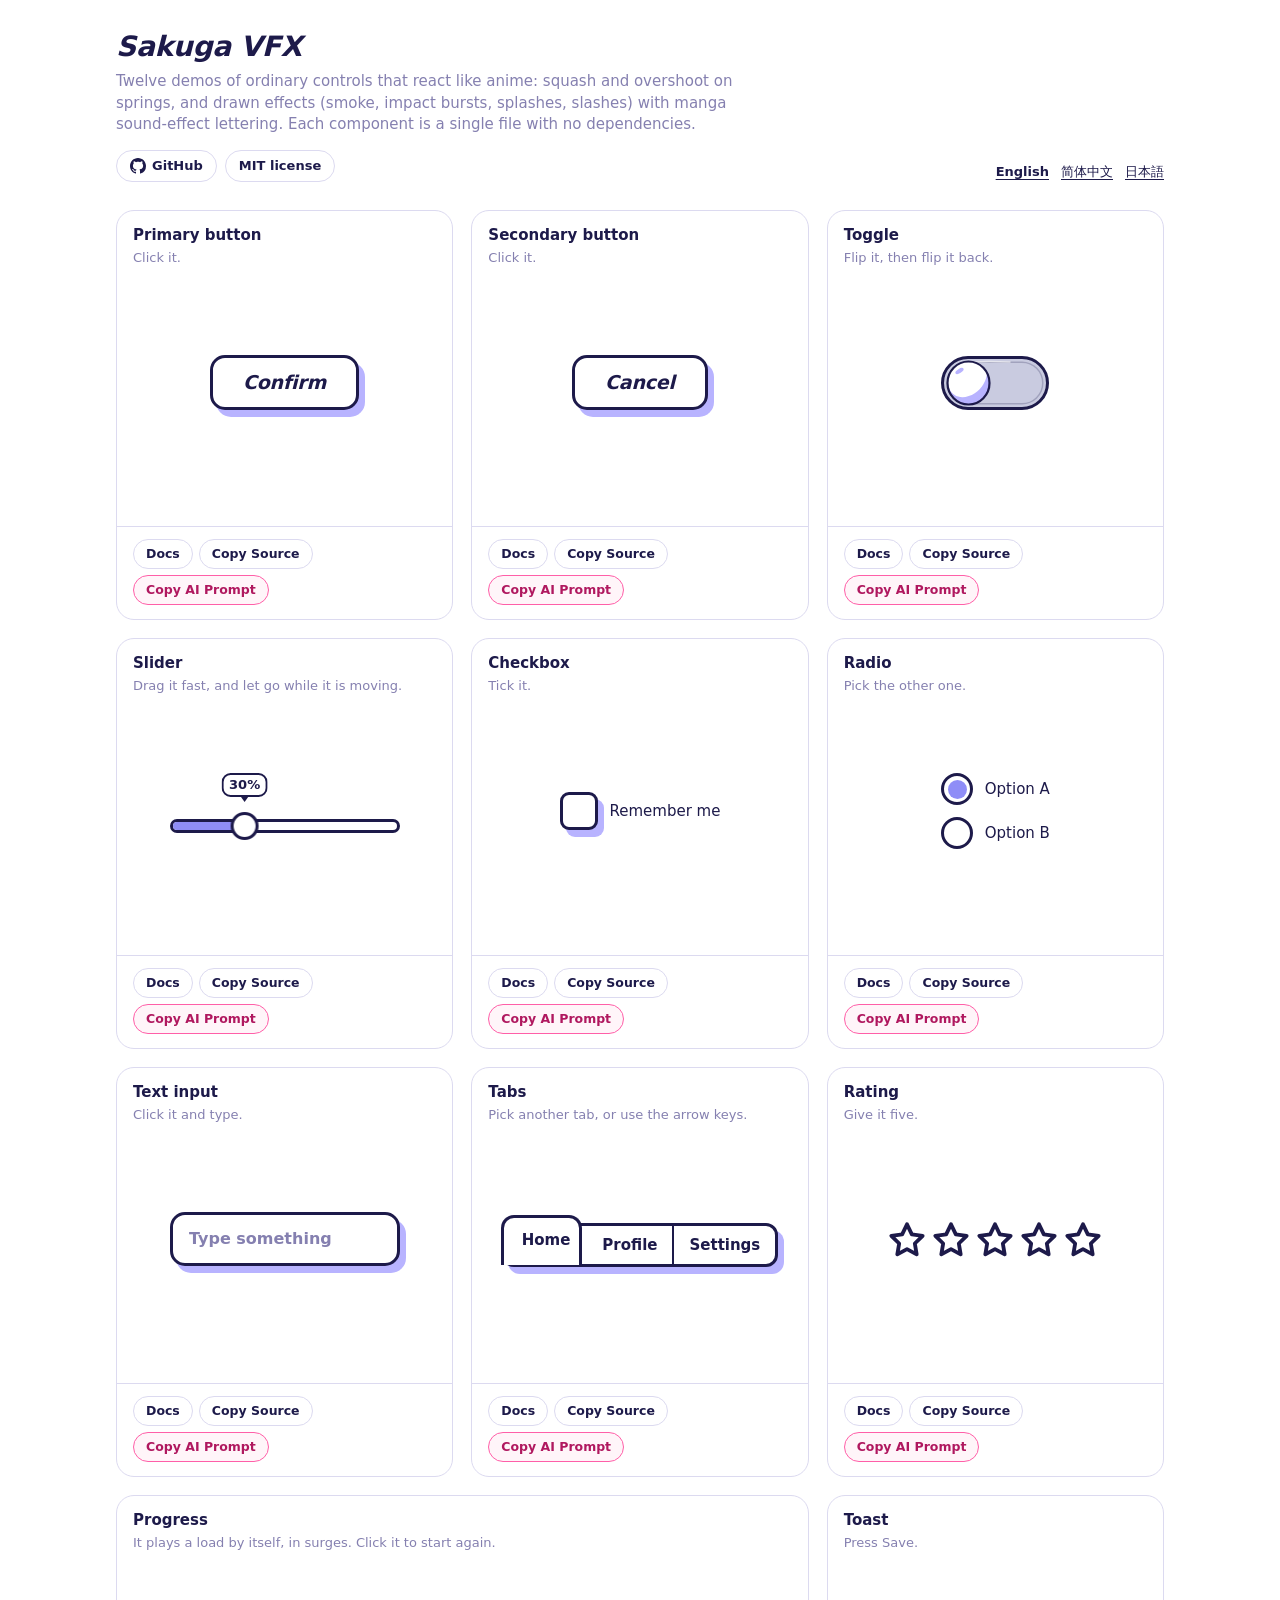
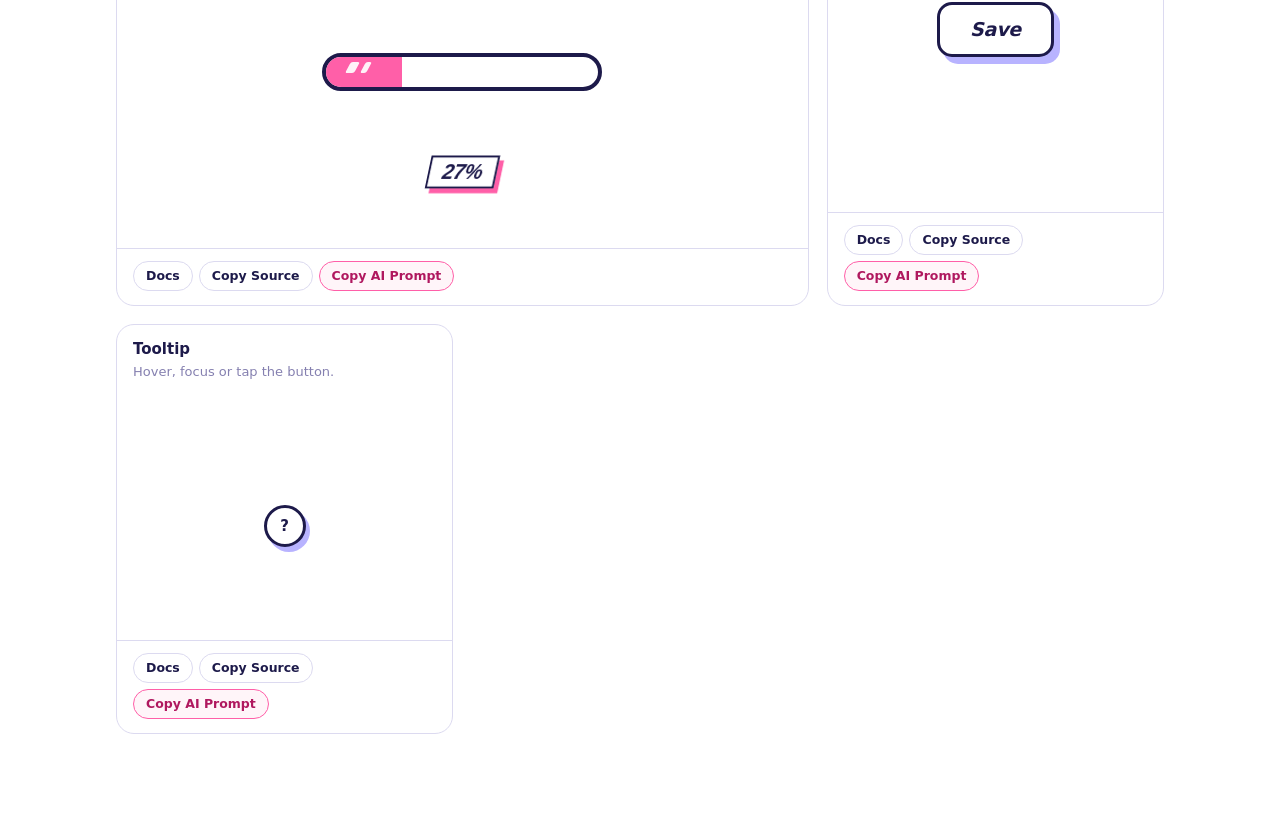
==== commit a6f241e0: "Raise the gallery copy toast above the effects canvas #copy-toast used z-index 40 while the shared s" ====
--- a/gallery/index.html
+++ b/gallery/index.html
@@ -33,7 +33,8 @@
   .acts .pill { height: 30px; min-height: 30px; padding: 0 12px; font-size: 12.5px; white-space: nowrap; }
   .acts .pill.ai { border-color: #ff5fa8; background: #fff5f9; color: #b0185f; }
   .acts .pill.ai:hover { border-color: #b0185f; background: #ffe9f3; }
-  #copy-toast { position: fixed; left: 50%; bottom: max(20px, env(safe-area-inset-bottom)); z-index: 40; width: min(340px, calc(100vw - 32px)); transform: translateX(-50%); pointer-events: none; }
+  /* One step above the effects layer (canvas.sakuga-fx sits at 2147483000 in core.js), so global notices stay readable. */
+  #copy-toast { position: fixed; left: 50%; bottom: max(20px, env(safe-area-inset-bottom)); z-index: 2147483001; width: min(340px, calc(100vw - 32px)); transform: translateX(-50%); pointer-events: none; }
   #copy-toast::part(toast) { width: 100%; height: auto; min-height: 56px; white-space: normal; pointer-events: auto; }
   .pill svg { width: 16px; height: 16px; flex: none; fill: currentColor; }
   .toastwrap { position: relative; display: grid; justify-items: center; gap: 22px; }
